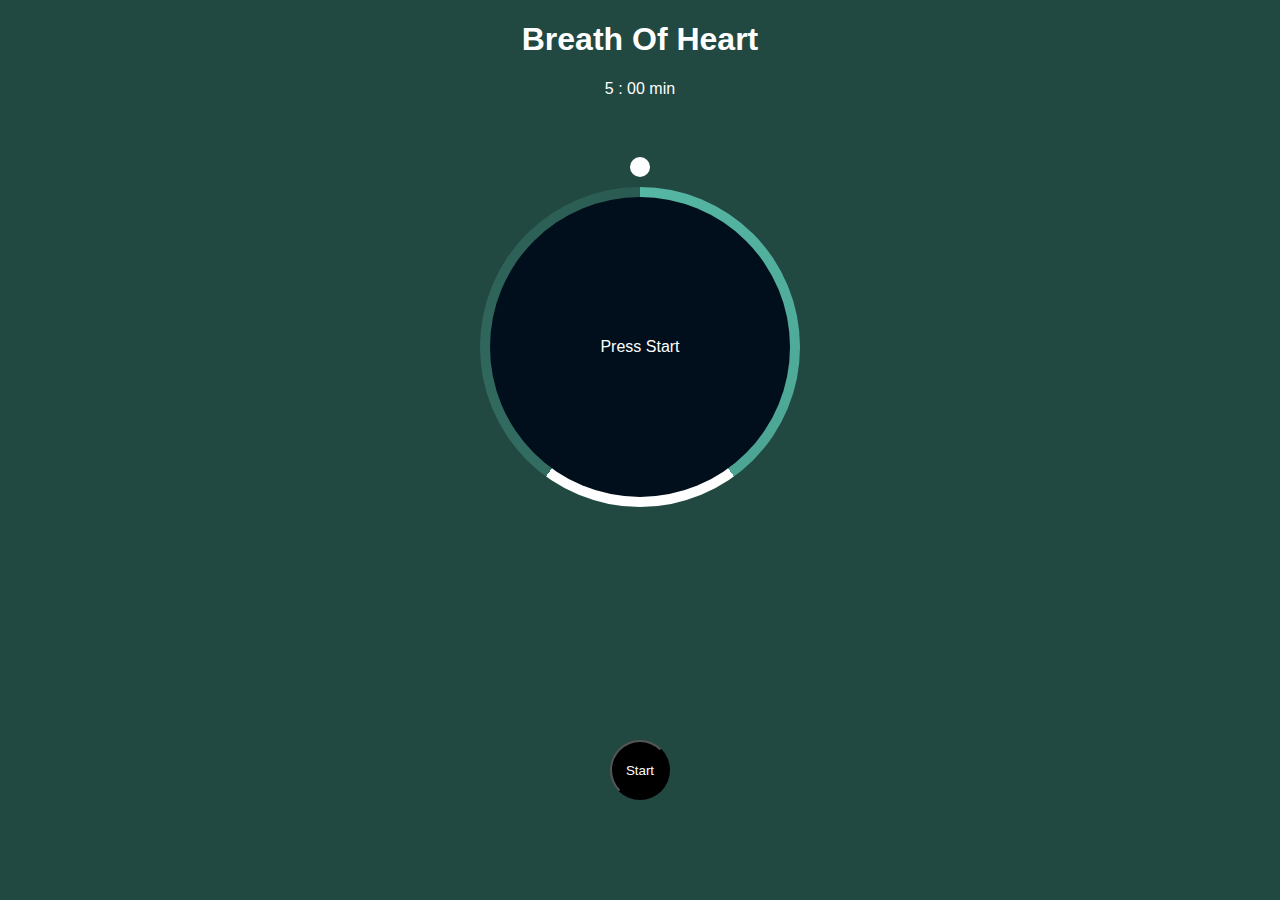
==== index.html @ 83200b9a "Update index.html" ====
<!DOCTYPE html>

<html lang="en">

<head>
<!-- Google tag (gtag.js) -->
<script async src="https://www.googletagmanager.com/gtag/js?id=G-HGPPL3SXDS"></script>
<script>
  window.dataLayer = window.dataLayer || [];
  function gtag(){dataLayer.push(arguments);}
  gtag('js', new Date());

  gtag('config', 'G-HGPPL3SXDS');
</script>
  
  
  
  <meta charset="UTF-8"/>
<meta name="viewport"
content="width=device-width, initial-scale=1.0"/>
<meta http-equiv="X-UA-Compatible"
content="ie=edge"/>

<link rel="stylesheet" href="style.css"/>
<title>Breath Control Tool</title>
</head>
<body>
<h1>Breath Of Heart </h1>

<div id="timer">5 : 00 min</div>

<div class="container" id="container">

<div class="circle"></div>
<p id="text"></p>
<div class="pointer-container">
<span class="pointer"></span>
</div>
<div class= "gradient-circle"></div>
</div>
<br>
<br>
<br>
<br>
<br>
<br>
<br>
<br>
<button onclick="window.location.href= 'breath.html';">Start</button>

<script src="script.js"> </script>
</body>
</html>
---- style.css ----
@import 
url('https: //fonts.googleapis.com/css?family=Montserrat&display=swap');

* {
box-sizing: border-box;

}

body  {

background: #224941
url('images/breath control background.png') no-repeat center center/cover;
color: #fff;
font-family: 'Montserrat', sans-serif;

min-height: 100vh;
overflow: hidden;
display: flex;
flex-direction: column;
align-items: center;
margin: 0;
}

.container  {

display: flex;
align-items: center;
justify-content: center;
margin: auto;
height: 300px;
width: 300px;
position: relative;
transform: scale(1);
}



.circle  {

background-color: #010f1c;
height: 100%;
width: 100%;
border-radius: 50%;
position: absolute;
top: 0;
left: 0; 
z-index: -1;
}


.gradient-circle  {  
background: conic-gradient(
#55b7a4 0%,
#4ca493 40%,
#fff 40%,
#fff 60%,
#336d62 60%,
#2a5b52 100%
);
height: 320px;
width: 320px;
z-index: -2;
border-radius: 50%;
position: absolute;
top: -10px;
left: -10px;
}

.pointer  {

background-color: #fff;
border-radius: 50%;
height: 20px;
width: 20px;
display: block;

}

.pointer-container  {

position: absolute;
top: -40px;
left: 140px;
width: 20px;
height: 190px;
animation: rotate 7.5s linear forwards infinite;
transform-origin: bottom center;
}



button {
background-color: black;
height: 60px;
width: 60px;
border-radius: 50px;
color: white;
 margin-bottom: 100px;
}
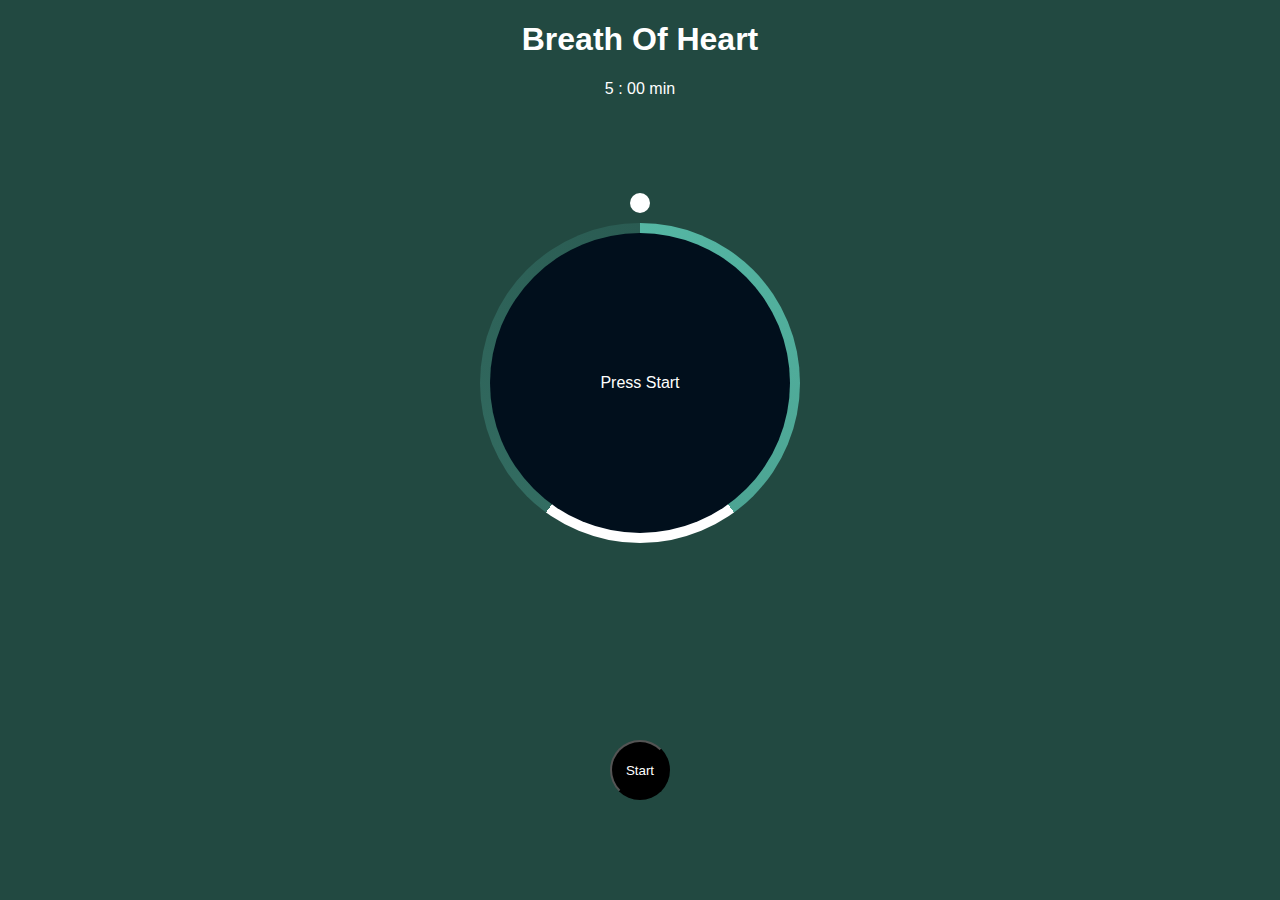
==== commit ab1a3154: "Update index.html" ====
--- a/index.html
+++ b/index.html
@@ -42,10 +42,7 @@
 <br>
 <br>
 <br>
-<br>
-<br>
-<br>
-<br>
+
 <button onclick="window.location.href= 'breath.html';">Start</button>
 
 <script src="script.js"> </script>
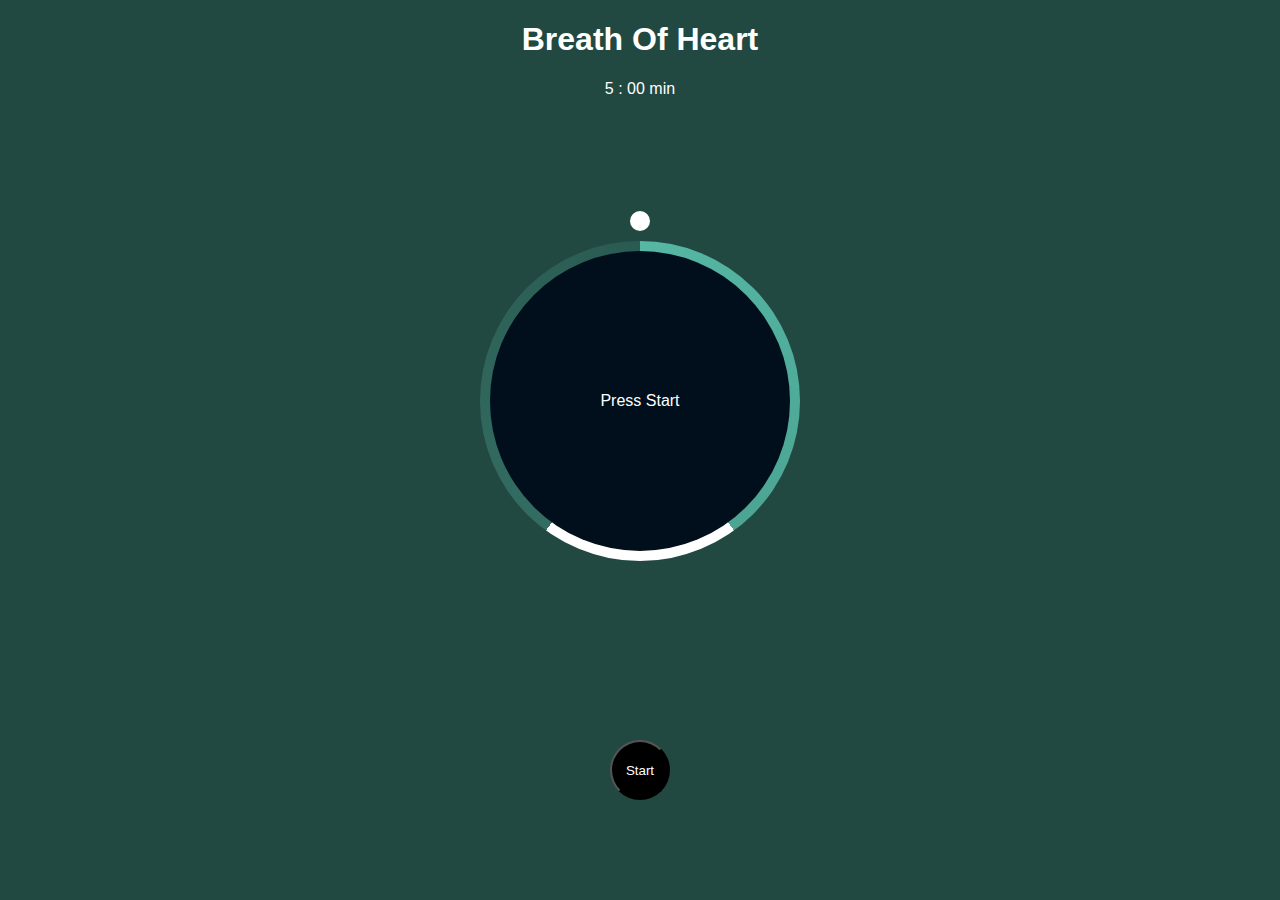
==== commit 8aa9e634: "Update index.html" ====
--- a/index.html
+++ b/index.html
@@ -40,8 +40,7 @@
 </div>
 <br>
 <br>
-<br>
-<br>
+
 
 <button onclick="window.location.href= 'breath.html';">Start</button>
 
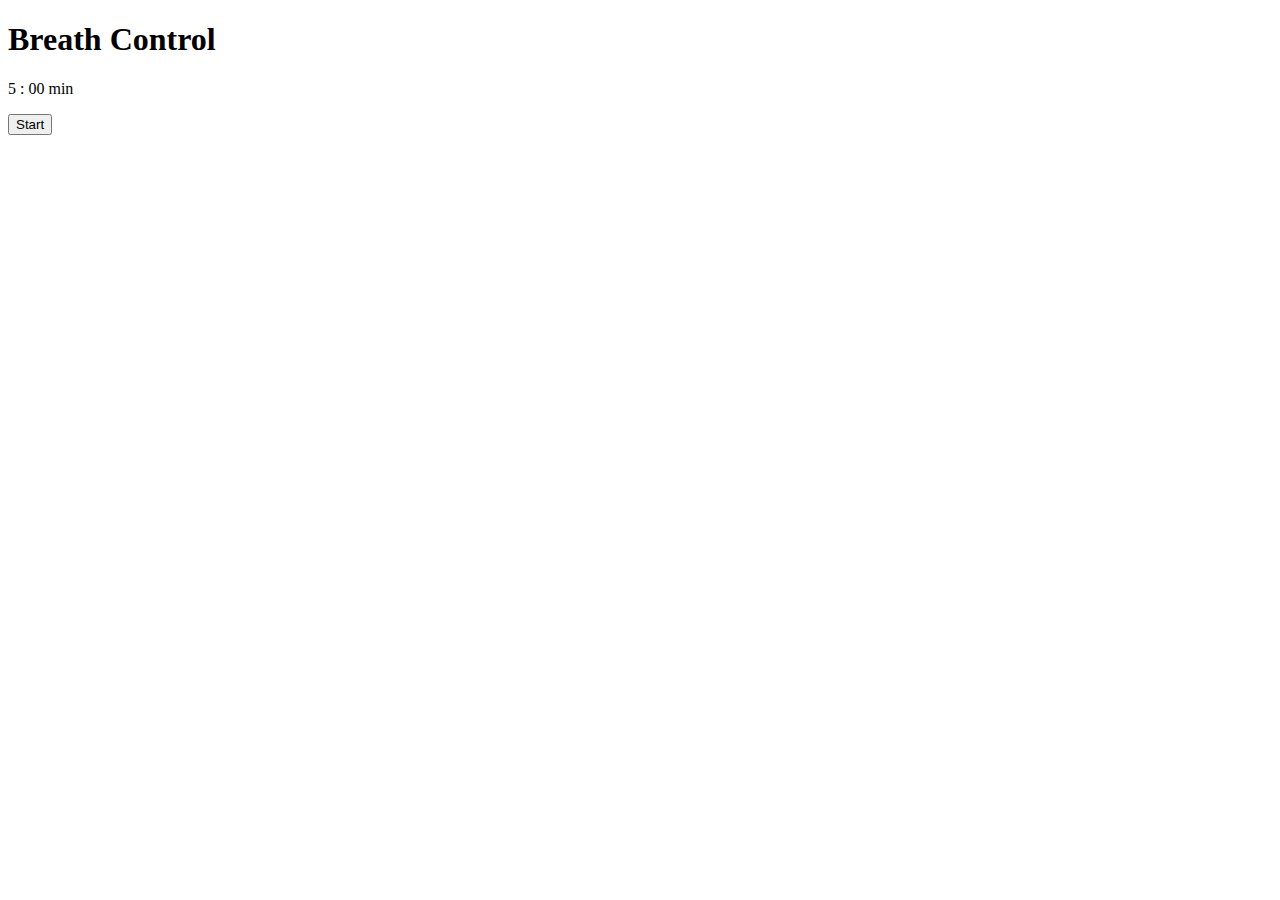
==== commit 8c24804d: "Add files via upload" ====
--- a/index.html
+++ b/index.html
@@ -3,29 +3,17 @@
 <html lang="en">
 
 <head>
-<!-- Google tag (gtag.js) -->
-<script async src="https://www.googletagmanager.com/gtag/js?id=G-HGPPL3SXDS"></script>
-<script>
-  window.dataLayer = window.dataLayer || [];
-  function gtag(){dataLayer.push(arguments);}
-  gtag('js', new Date());
-
-  gtag('config', 'G-HGPPL3SXDS');
-</script>
-  
-  
-  
-  <meta charset="UTF-8"/>
+<meta charset="UTF-8"/>
 <meta name="viewport"
 content="width=device-width, initial-scale=1.0"/>
 <meta http-equiv="X-UA-Compatible"
 content="ie=edge"/>
 
-<link rel="stylesheet" href="style.css"/>
+<link rel="stylesheet" href="style12.css"/>
 <title>Breath Control Tool</title>
 </head>
 <body>
-<h1>Breath Of Heart </h1>
+<h1>Breath Control </h1>
 
 <div id="timer">5 : 00 min</div>
 
@@ -38,12 +26,10 @@
 </div>
 <div class= "gradient-circle"></div>
 </div>
-<br>
-<br>
 
 
 <button onclick="window.location.href= 'breath.html';">Start</button>
 
-<script src="script.js"> </script>
+<script src="script3.js"> </script>
 </body>
 </html>
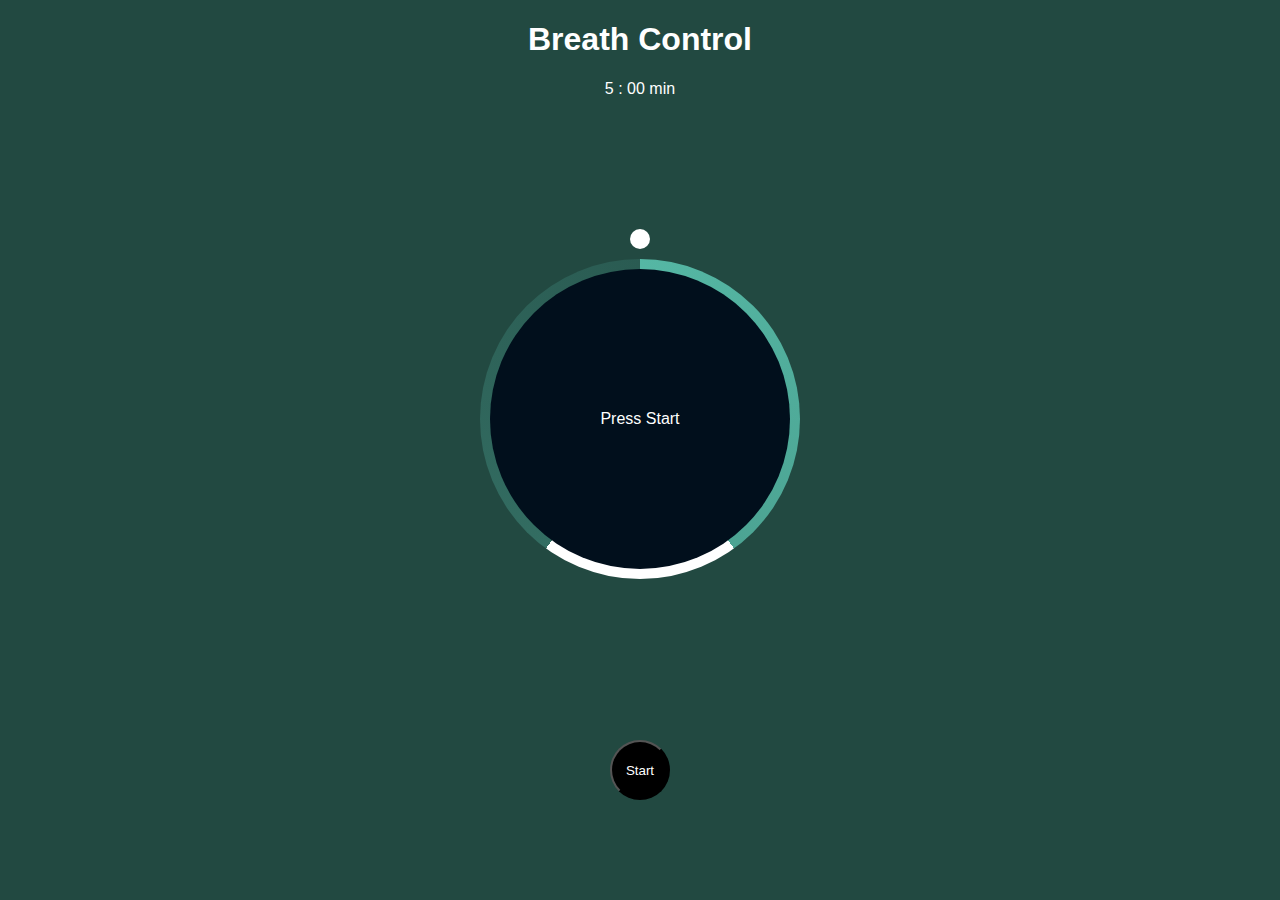
==== commit 177f8e9a: "Update index.html" ====
--- a/index.html
+++ b/index.html
@@ -30,6 +30,6 @@
 
 <button onclick="window.location.href= 'breath.html';">Start</button>
 
-<script src="script3.js"> </script>
+<script src="script.js"> </script>
 </body>
 </html>
--- a/style12.css
+++ b/style12.css
@@ -0,0 +1,99 @@
+@import 
+url('https: //fonts.googleapis.com/css?family=Montserrat&display=swap');
+
+* {
+box-sizing: border-box;
+
+}
+
+body  {
+
+background: #224941
+url('images/breath control background.png') no-repeat center center/cover;
+color: #fff;
+font-family: 'Montserrat', sans-serif;
+
+min-height: 100vh;
+overflow: hidden;
+display: flex;
+flex-direction: column;
+align-items: center;
+margin: 0;
+}
+
+.container  {
+
+display: flex;
+align-items: center;
+justify-content: center;
+margin: auto;
+height: 300px;
+width: 300px;
+position: relative;
+transform: scale(1);
+}
+
+
+
+.circle  {
+
+background-color: #010f1c;
+height: 100%;
+width: 100%;
+border-radius: 50%;
+position: absolute;
+top: 0;
+left: 0; 
+z-index: -1;
+}
+
+
+.gradient-circle  {  
+background: conic-gradient(
+#55b7a4 0%,
+#4ca493 40%,
+#fff 40%,
+#fff 60%,
+#336d62 60%,
+#2a5b52 100%
+);
+height: 320px;
+width: 320px;
+z-index: -2;
+border-radius: 50%;
+position: absolute;
+top: -10px;
+left: -10px;
+}
+
+.pointer  {
+
+background-color: #fff;
+border-radius: 50%;
+height: 20px;
+width: 20px;
+display: block;
+
+}
+
+.pointer-container  {
+
+position: absolute;
+top: -40px;
+left: 140px;
+width: 20px;
+height: 190px;
+animation: rotate 7.5s linear forwards infinite;
+transform-origin: bottom center;
+}
+
+
+
+button {
+background-color: black;
+height: 60px;
+width: 60px;
+border-radius: 50px;
+color: white;
+ margin-bottom: 100px;
+}
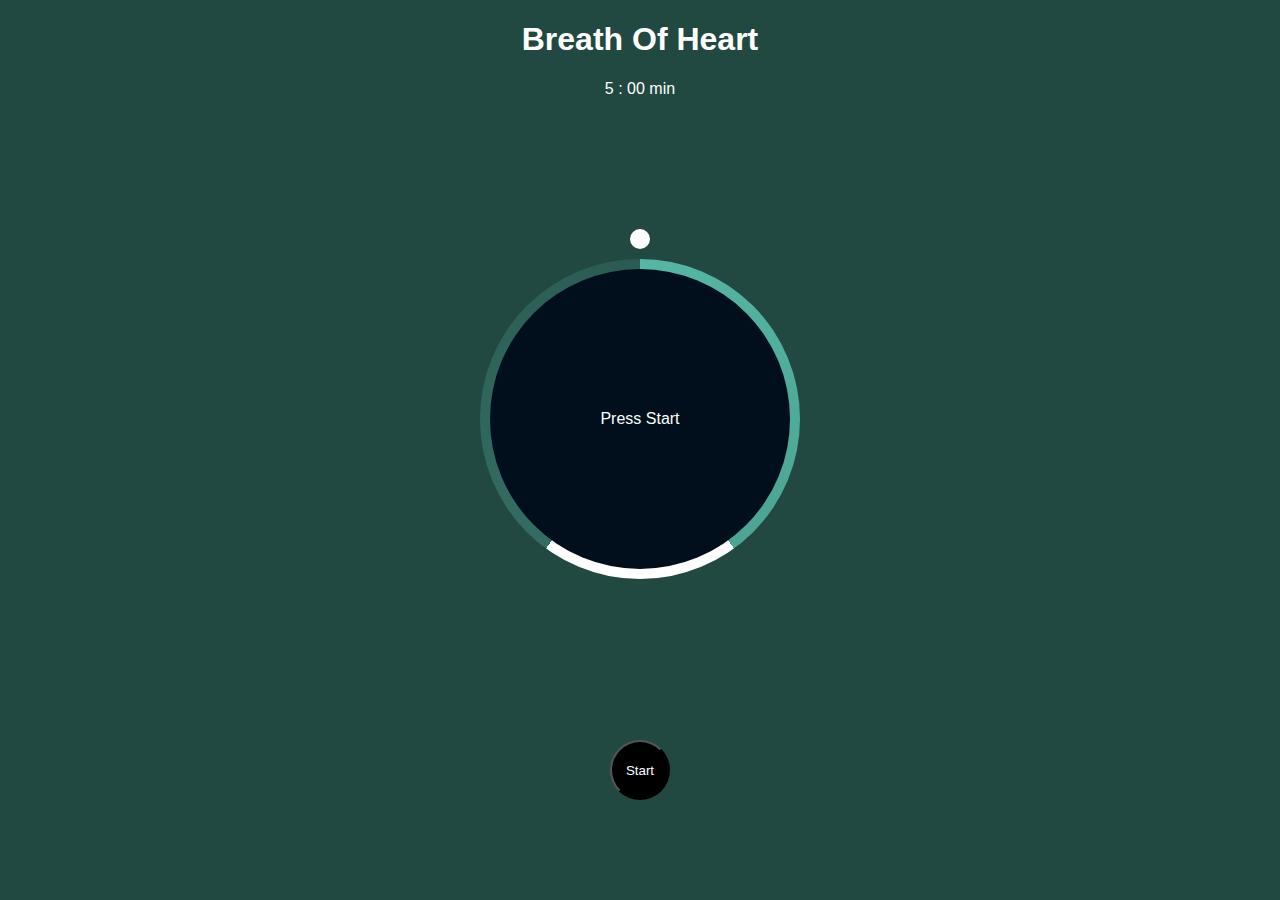
==== commit 83ad3cb2: "Update index.html" ====
--- a/index.html
+++ b/index.html
@@ -13,7 +13,7 @@
 <title>Breath Control Tool</title>
 </head>
 <body>
-<h1>Breath Control </h1>
+<h1>Breath Of Heart </h1>
 
 <div id="timer">5 : 00 min</div>
 
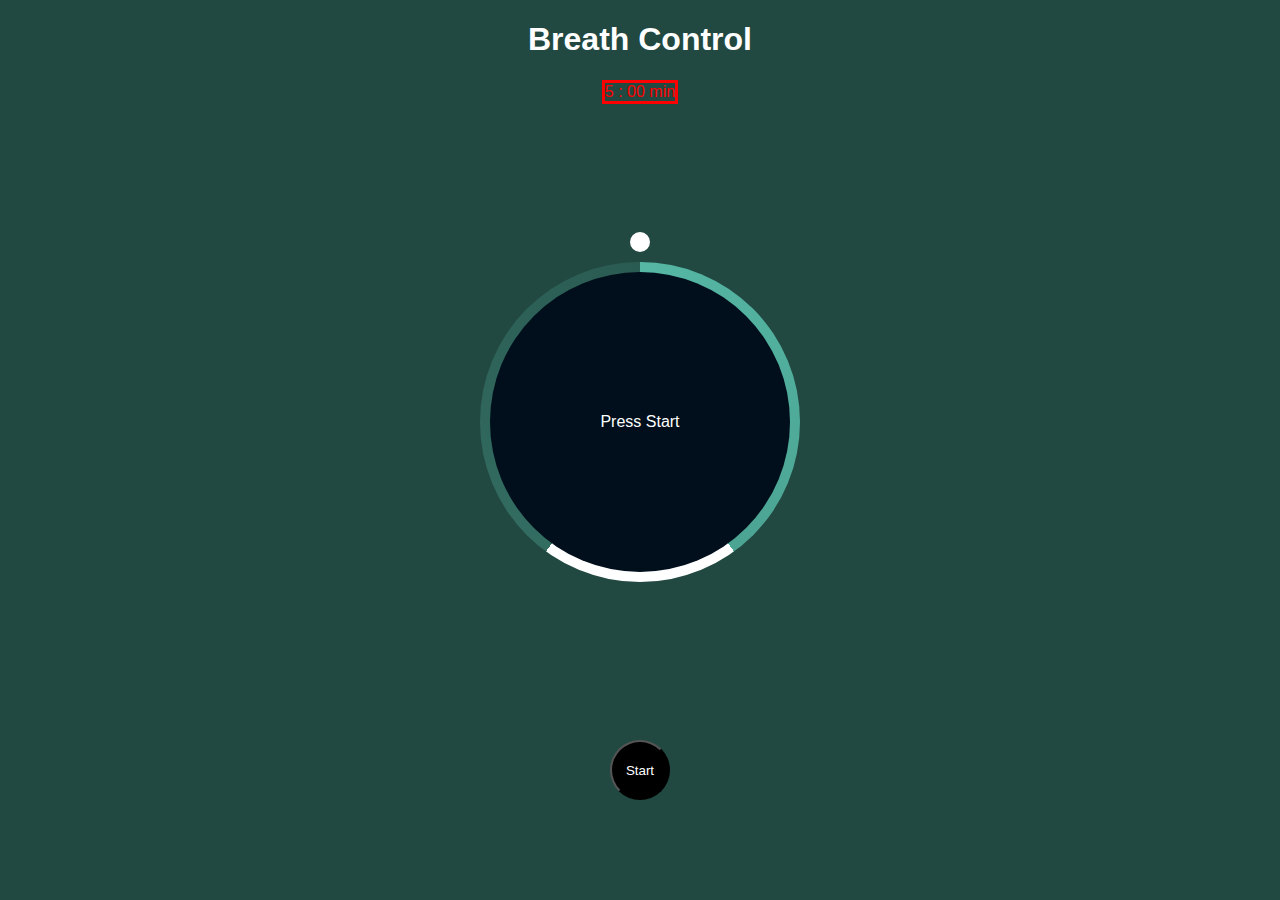
==== commit 7a7cf1fe: "Add files via upload" ====
--- a/index.html
+++ b/index.html
@@ -13,7 +13,7 @@
 <title>Breath Control Tool</title>
 </head>
 <body>
-<h1>Breath Of Heart </h1>
+<h1>Breath Control </h1>
 
 <div id="timer">5 : 00 min</div>
 
@@ -30,6 +30,6 @@
 
 <button onclick="window.location.href= 'breath.html';">Start</button>
 
-<script src="script.js"> </script>
+<script src="script3.js"> </script>
 </body>
 </html>
--- a/style12.css
+++ b/style12.css
@@ -97,3 +97,9 @@
 color: white;
  margin-bottom: 100px;
 }
+
+#timer  {
+color: #FF0000;border: solid 3px #FF0000 ; z-index:-200;
+
+
+}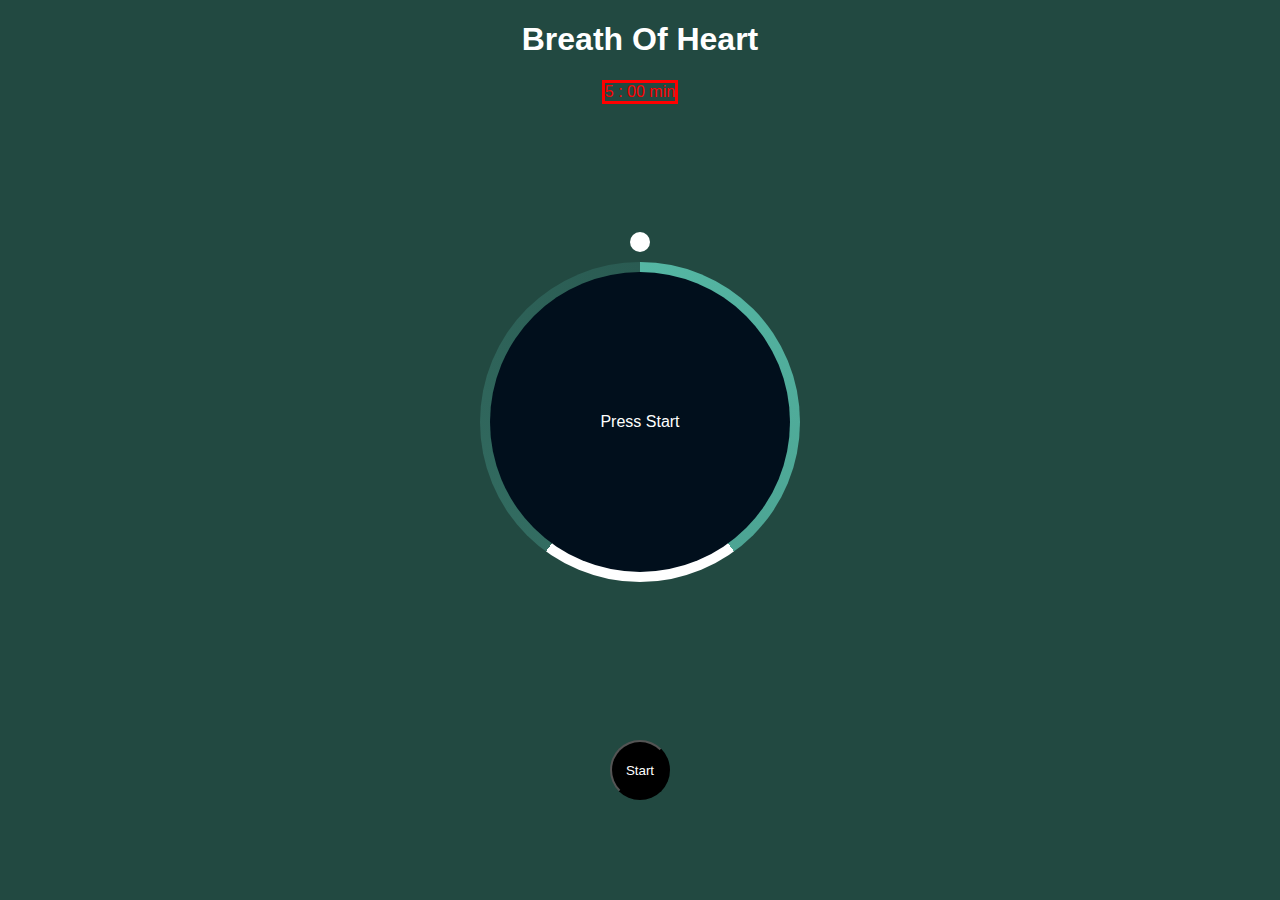
==== commit e1d01876: "Update index.html" ====
--- a/index.html
+++ b/index.html
@@ -13,7 +13,7 @@
 <title>Breath Control Tool</title>
 </head>
 <body>
-<h1>Breath Control </h1>
+<h1>Breath Of Heart </h1>
 
 <div id="timer">5 : 00 min</div>
 
